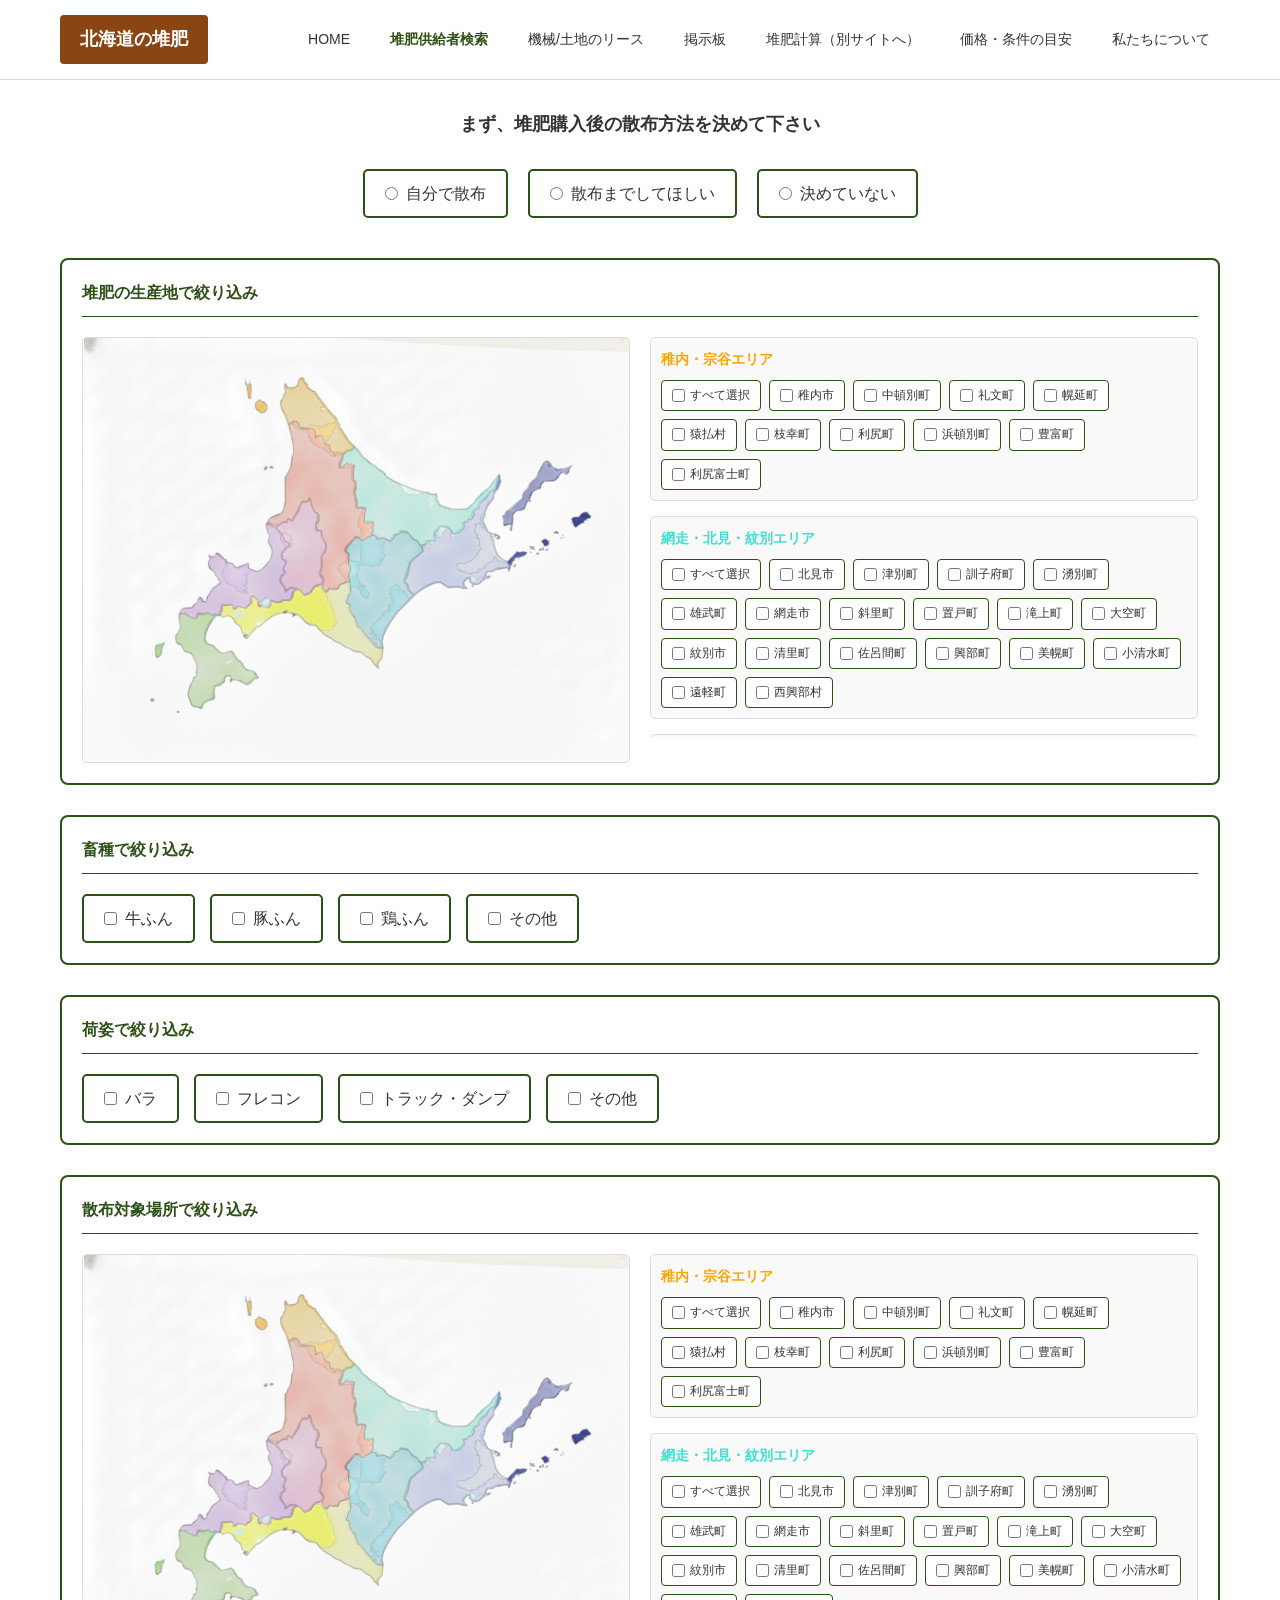
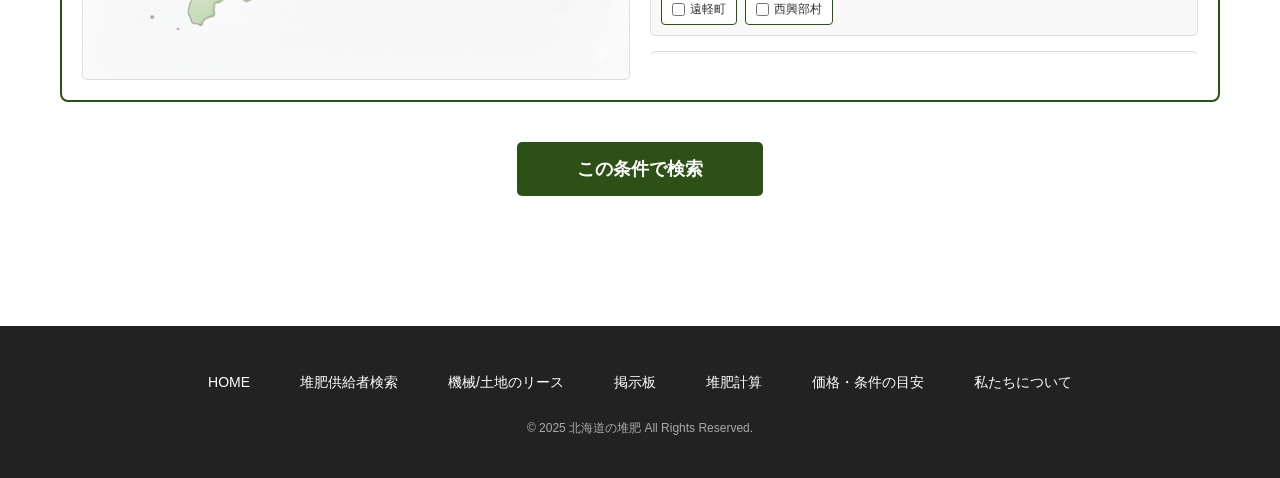
==== index.html @ c87f49d6 "私たちについて" ====
<!DOCTYPE html>
<html lang="ja">
<head>
    <meta charset="UTF-8">
    <meta name="viewport" content="width=device-width, initial-scale=1.0">
    <title>北海道の堆肥 - 堆肥検索</title>
    <link rel="stylesheet" href="styles.css">
</head>
<body>
    <header>
        <div class="header-container">
            <div class="logo">北海道の堆肥</div>
            <nav>
                <a href="#">HOME</a>
                <a href="#" class="active">堆肥供給者検索</a>
                <a href="#">機械/土地のリース</a>
                <a href="#">掲示板</a>
                <a href="https://sehiguide.jp/" target="_blank">堆肥計算（別サイトへ）</a>
                <a href="#">価格・条件の目安</a>
                <a href="about.html">私たちについて</a>
            </nav>
        </div>
    </header>

    <main>
        <div class="container">
            <div id="search-form-section">
                <h2 class="instruction">まず、堆肥購入後の散布方法を決めて下さい</h2>
                
                <div class="spread-method-section">
                    <label class="radio-button">
                        <input type="radio" name="spread-method" value="self">
                        <span>自分で散布</span>
                    </label>
                    <label class="radio-button">
                        <input type="radio" name="spread-method" value="request">
                        <span>散布までしてほしい</span>
                    </label>
                    <label class="radio-button">
                        <input type="radio" name="spread-method" value="undecided">
                        <span>決めていない</span>
                    </label>
                </div>

                <div class="filter-section">
                    <h3 class="section-title">堆肥の生産地で絞り込み</h3>
                    <div class="map-filter-container">
                        <div class="map-container">
                            <div id="production-area-map" class="hokkaido-map"></div>
                        </div>
                        <div class="area-list-container">
                            <div id="production-area-list" class="area-list"></div>
                        </div>
                    </div>
                </div>

                <div class="filter-section">
                    <h3 class="section-title">畜種で絞り込み</h3>
                    <div class="checkbox-group">
                        <label class="checkbox-button">
                            <input type="checkbox" name="livestock" value="cattle">
                            <span>牛ふん</span>
                        </label>
                        <label class="checkbox-button">
                            <input type="checkbox" name="livestock" value="pig">
                            <span>豚ふん</span>
                        </label>
                        <label class="checkbox-button">
                            <input type="checkbox" name="livestock" value="chicken">
                            <span>鶏ふん</span>
                        </label>
                        <label class="checkbox-button">
                            <input type="checkbox" name="livestock" value="other">
                            <span>その他</span>
                        </label>
                    </div>
                </div>

                <div class="filter-section">
                    <h3 class="section-title">荷姿で絞り込み</h3>
                    <div class="checkbox-group">
                        <label class="checkbox-button">
                            <input type="checkbox" name="package" value="bara">
                            <span>バラ</span>
                        </label>
                        <label class="checkbox-button">
                            <input type="checkbox" name="package" value="flecon">
                            <span>フレコン</span>
                        </label>
                        <label class="checkbox-button">
                            <input type="checkbox" name="package" value="truck">
                            <span>トラック・ダンプ</span>
                        </label>
                        <label class="checkbox-button">
                            <input type="checkbox" name="package" value="other">
                            <span>その他</span>
                        </label>
                    </div>
                </div>

                <div class="filter-section">
                    <h3 class="section-title">散布対象場所で絞り込み</h3>
                    <div class="map-filter-container">
                        <div class="map-container">
                            <div id="spread-area-map" class="hokkaido-map"></div>
                        </div>
                        <div class="area-list-container">
                            <div id="spread-area-list" class="area-list"></div>
                        </div>
                    </div>
                </div>

                <div class="search-button-container">
                    <button id="search-button" class="search-button">この条件で検索</button>
                </div>
            </div>

            <section id="results-section" class="results-section hidden">
                <div class="results-header">
                    <div class="results-brand">
                        <span class="results-logo">北海道の堆肥</span>
                        <nav class="results-nav">
                            <a href="#">HOME</a>
                            <a href="#" class="active">堆肥検索</a>
                            <a href="#">施用量計算カルテ</a>
                        </nav>
                    </div>
                    <button id="back-to-search" class="back-button">戻る</button>
                </div>

                <div class="results-summary">
                    <h2>絞り込み検索結果</h2>
                    <p class="results-count">検索結果：<span id="result-count">0件</span></p>
                    <div class="results-condition-list">
                        <div><span class="condition-label">散布方法：</span><span id="summary-spread-method">未選択</span></div>
                        <div><span class="condition-label">畜種：</span><span id="summary-livestock">未選択</span></div>
                        <div><span class="condition-label">散布対象場所：</span><span id="summary-spread-area">未選択</span></div>
                    </div>
                </div>

                <div id="results-list" class="results-list"></div>
            </section>
        </div>
    </main>
    </main>

    <footer>
        <div class="footer-container">
            <nav class="footer-nav">
                <a href="#">HOME</a>
                <a href="#">堆肥供給者検索</a>
                <a href="#">機械/土地のリース</a>
                <a href="#">掲示板</a>
                <a href="https://sehiguide.jp/" target="_blank">堆肥計算</a>
                <a href="#">価格・条件の目安</a>
                <a href="about.html">私たちについて</a>
            </nav>
            <p class="copyright">&copy; 2025 北海道の堆肥 All Rights Reserved.</p>
        </div>
    </footer>
    <script src="data.js"></script>
    <script src="script.js"></script>
</body>
</html>

    <script src="data.js"></script>
    <script src="script.js"></script>
</body>
</html>
---- styles.css ----
* {
    margin: 0;
    padding: 0;
    box-sizing: border-box;
}

body {
    font-family: 'Hiragino Kaku Gothic ProN', 'Hiragino Sans', Meiryo, sans-serif;
    background-color: #ffffff;
    color: #333;
    line-height: 1.6;
}

header {
    background-color: #fff;
    border-bottom: 1px solid #ddd;
    padding: 15px 0;
}

.header-container {
    max-width: 1200px;
    margin: 0 auto;
    display: flex;
    justify-content: space-between;
    align-items: center;
    padding: 0 20px;
}

.logo {
    background-color: #8B4513;
    color: #fff;
    padding: 10px 20px;
    font-size: 18px;
    font-weight: bold;
    border-radius: 4px;
}

nav {
    display: flex;
    gap: 20px;
}

nav a {
    text-decoration: none;
    color: #333;
    font-size: 14px;
    padding: 5px 10px;
}

nav a.active {
    color: #2d5016;
    font-weight: bold;
}

nav a:hover {
    color: #2d5016;
}

.container {
    max-width: 1200px;
    margin: 0 auto;
    padding: 30px 20px;
}

.hidden {
    display: none !important;
}

.hero-section {
    text-align: center;
    margin-bottom: 40px;
}

.hero-image-wrapper {
    max-width: 600px;
    margin: 0 auto;
}

.hero-map-image {
    width: 100%;
    height: auto;
    display: block;
    border-radius: 12px;
    box-shadow: 0 6px 18px rgba(0, 0, 0, 0.08);
}

.hero-caption {
    margin-top: 12px;
    font-size: 13px;
    color: #666;
}

.instruction {
    text-align: center;
    font-size: 18px;
    margin-bottom: 30px;
    color: #333;
}

.spread-method-section {
    display: flex;
    justify-content: center;
    gap: 20px;
    margin-bottom: 40px;
    flex-wrap: wrap;
}

.radio-button {
    display: inline-flex;
    align-items: center;
    padding: 10px 20px;
    border: 2px solid #2d5016;
    border-radius: 5px;
    cursor: pointer;
    background-color: #fff;
    transition: all 0.3s;
}

.radio-button input[type="radio"] {
    margin-right: 8px;
    cursor: pointer;
}

.radio-button:hover {
    background-color: #f0f8f0;
}

.radio-button input[type="radio"]:checked + span {
    font-weight: bold;
    color: #2d5016;
}

.filter-section {
    border: 2px solid #2d5016;
    border-radius: 8px;
    padding: 20px;
    margin-bottom: 30px;
    background-color: #fff;
}

.section-title {
    color: #2d5016;
    font-size: 16px;
    font-weight: bold;
    margin-bottom: 20px;
    padding-bottom: 10px;
    border-bottom: 1px solid #2d5016;
}

.map-filter-container {
    display: flex;
    gap: 20px;
    flex-wrap: wrap;
}

.map-container {
    flex: 1;
    min-width: 300px;
}

.hokkaido-map {
    width: 100%;
    aspect-ratio: 1152 / 896;
    min-height: 320px;
    border: 1px solid #ddd;
    border-radius: 5px;
    background-color: #fefefe;
    background-image: url('images/hokkaido/北海道エリア_文字なし.png');
    background-size: contain;
    background-repeat: no-repeat;
    background-position: center;
    position: relative;
    overflow: hidden;
}

.results-section {
    margin-top: 20px;
    background-color: #fff;
    border: 2px solid #2d5016;
    border-radius: 12px;
    padding: 30px;
}

.results-header {
    display: flex;
    justify-content: space-between;
    align-items: center;
    margin-bottom: 20px;
}

.results-brand {
    display: flex;
    flex-direction: column;
    gap: 10px;
}

.results-logo {
    background-color: #f9a825;
    color: #fff;
    font-weight: bold;
    padding: 8px 16px;
    border-radius: 20px;
    display: inline-block;
}

.results-nav {
    display: flex;
    gap: 16px;
}

.results-nav a {
    color: #6a5acd;
    font-size: 14px;
    text-decoration: none;
}

.results-nav a.active {
    font-weight: bold;
}

.back-button {
    background-color: #f9a825;
    color: #fff;
    border: none;
    padding: 10px 24px;
    border-radius: 20px;
    font-size: 14px;
    cursor: pointer;
    font-weight: bold;
}

.results-summary {
    border-top: 4px solid #2d5016;
    padding-top: 16px;
    margin-bottom: 24px;
}

.results-summary h2 {
    margin-bottom: 10px;
    color: #2d5016;
}

.results-count {
    margin-bottom: 10px;
    font-weight: bold;
    color: #333;
}

.results-condition-list {
    background-color: #f8f8f8;
    border-radius: 8px;
    padding: 12px 16px;
    display: flex;
    flex-direction: column;
    gap: 6px;
    font-size: 14px;
}

.condition-label {
    font-weight: bold;
}

.results-list {
    display: flex;
    flex-direction: column;
    gap: 24px;
}

.result-card {
    border: 2px solid #b28b57;
    border-radius: 16px;
    padding: 20px;
    background-color: #fff;
    position: relative;
    box-shadow: 0 4px 16px rgba(0, 0, 0, 0.05);
}

.result-card.green-theme {
    border-color: #2d7c3f;
}

.result-card-header {
    display: flex;
    justify-content: space-between;
    align-items: center;
    margin-bottom: 12px;
}

.result-region-tag {
    background-color: #b28b57;
    color: #fff;
    padding: 6px 16px;
    border-radius: 20px;
    font-size: 14px;
    font-weight: bold;
}

.result-card.green-theme .result-region-tag {
    background-color: #2d7c3f;
}

.result-cta {
    background-color: #c62828;
    color: #fff;
    border: none;
    padding: 10px 16px;
    border-radius: 4px 4px 0 0;
    font-weight: bold;
    cursor: default;
}

.result-company-name {
    font-size: 22px;
    color: #4b4bb7;
    margin-bottom: 16px;
}

.result-details {
    display: flex;
    flex-direction: column;
    gap: 6px;
    font-size: 14px;
    color: #333;
}

.result-detail-button {
    position: absolute;
    right: 24px;
    bottom: 24px;
    background-color: #2d7c3f;
    color: #fff;
    border: none;
    padding: 8px 24px;
    border-radius: 20px;
    font-weight: bold;
    cursor: pointer;
}

.result-card.green-theme .result-detail-button {
    background-color: #2d7c3f;
}

.area-list-container {
    flex: 1;
    min-width: 300px;
}

.area-list {
    display: flex;
    flex-direction: column;
    gap: 15px;
    max-height: 400px;
    overflow-y: auto;
}

.area-group {
    border: 1px solid #ddd;
    border-radius: 5px;
    padding: 10px;
    background-color: #f9f9f9;
}

.area-group-title {
    font-weight: bold;
    margin-bottom: 10px;
    color: #2d5016;
    font-size: 14px;
}

.area-group-items {
    display: flex;
    flex-wrap: wrap;
    gap: 8px;
}

.area-checkbox {
    display: inline-flex;
    align-items: center;
    padding: 5px 10px;
    border: 1px solid #2d5016;
    border-radius: 4px;
    cursor: pointer;
    background-color: #fff;
    font-size: 12px;
    transition: all 0.2s;
}

.area-checkbox:hover {
    background-color: #f0f8f0;
}

.area-checkbox input[type="checkbox"] {
    margin-right: 5px;
    cursor: pointer;
}

.area-checkbox input[type="checkbox"]:checked + span {
    font-weight: bold;
    color: #2d5016;
}

.checkbox-group {
    display: flex;
    gap: 15px;
    flex-wrap: wrap;
}

.checkbox-button {
    display: inline-flex;
    align-items: center;
    padding: 10px 20px;
    border: 2px solid #2d5016;
    border-radius: 5px;
    cursor: pointer;
    background-color: #fff;
    transition: all 0.3s;
}

.checkbox-button input[type="checkbox"] {
    margin-right: 8px;
    cursor: pointer;
}

.checkbox-button:hover {
    background-color: #f0f8f0;
}

.checkbox-button input[type="checkbox"]:checked + span {
    font-weight: bold;
    color: #2d5016;
}

.search-button-container {
    text-align: center;
    margin-top: 40px;
    margin-bottom: 40px;
}

.search-button {
    background-color: #2d5016;
    color: #fff;
    border: none;
    padding: 15px 60px;
    font-size: 18px;
    font-weight: bold;
    border-radius: 5px;
    cursor: pointer;
    transition: background-color 0.3s;
}

.search-button:hover {
    background-color: #1f3610;
}

.search-button:active {
    transform: scale(0.98);
}

/* 地図内のエリアスタイル */
.map-area {
    fill: #e0e0e0;
    stroke: #999;
    stroke-width: 1;
    cursor: pointer;
    transition: all 0.2s;
}

.map-area:hover {
    fill: #c0c0c0;
    stroke-width: 2;
}

.map-area.selected {
    fill: #2d5016;
    stroke: #1f3610;
    stroke-width: 2;
}

.map-area.highlighted {
    fill: #4a7c2a;
    stroke: #2d5016;
    stroke-width: 2;
}

/* スクロールバーのスタイル */
.area-list::-webkit-scrollbar {
    width: 8px;
}

.area-list::-webkit-scrollbar-track {
    background: #f1f1f1;
    border-radius: 4px;
}

.area-list::-webkit-scrollbar-thumb {
    background: #2d5016;
    border-radius: 4px;
}

.area-list::-webkit-scrollbar-thumb:hover {
    background: #1f3610;
}
/* ▼フッターのスタイルを追加▼ */
footer {
    background-color: #222; /* 背景色：黒に近いグレー */
    color: #fff;            /* 文字色：白 */
    padding: 40px 0;
    margin-top: 60px;
}

.footer-container {
    max-width: 1200px;
    margin: 0 auto;
    padding: 0 20px;
    text-align: center;
}

.footer-nav {
    display: flex;
    justify-content: center;
    gap: 30px;
    flex-wrap: wrap;
    margin-bottom: 20px;
}

.footer-nav a {
    color: #fff;
    text-decoration: none;
    font-size: 14px;
    transition: opacity 0.3s;
}

.footer-nav a:hover {
    opacity: 0.7; /* マウスを乗せると少し薄くなる */
}

.copyright {
    font-size: 12px;
    color: #aaa;
}
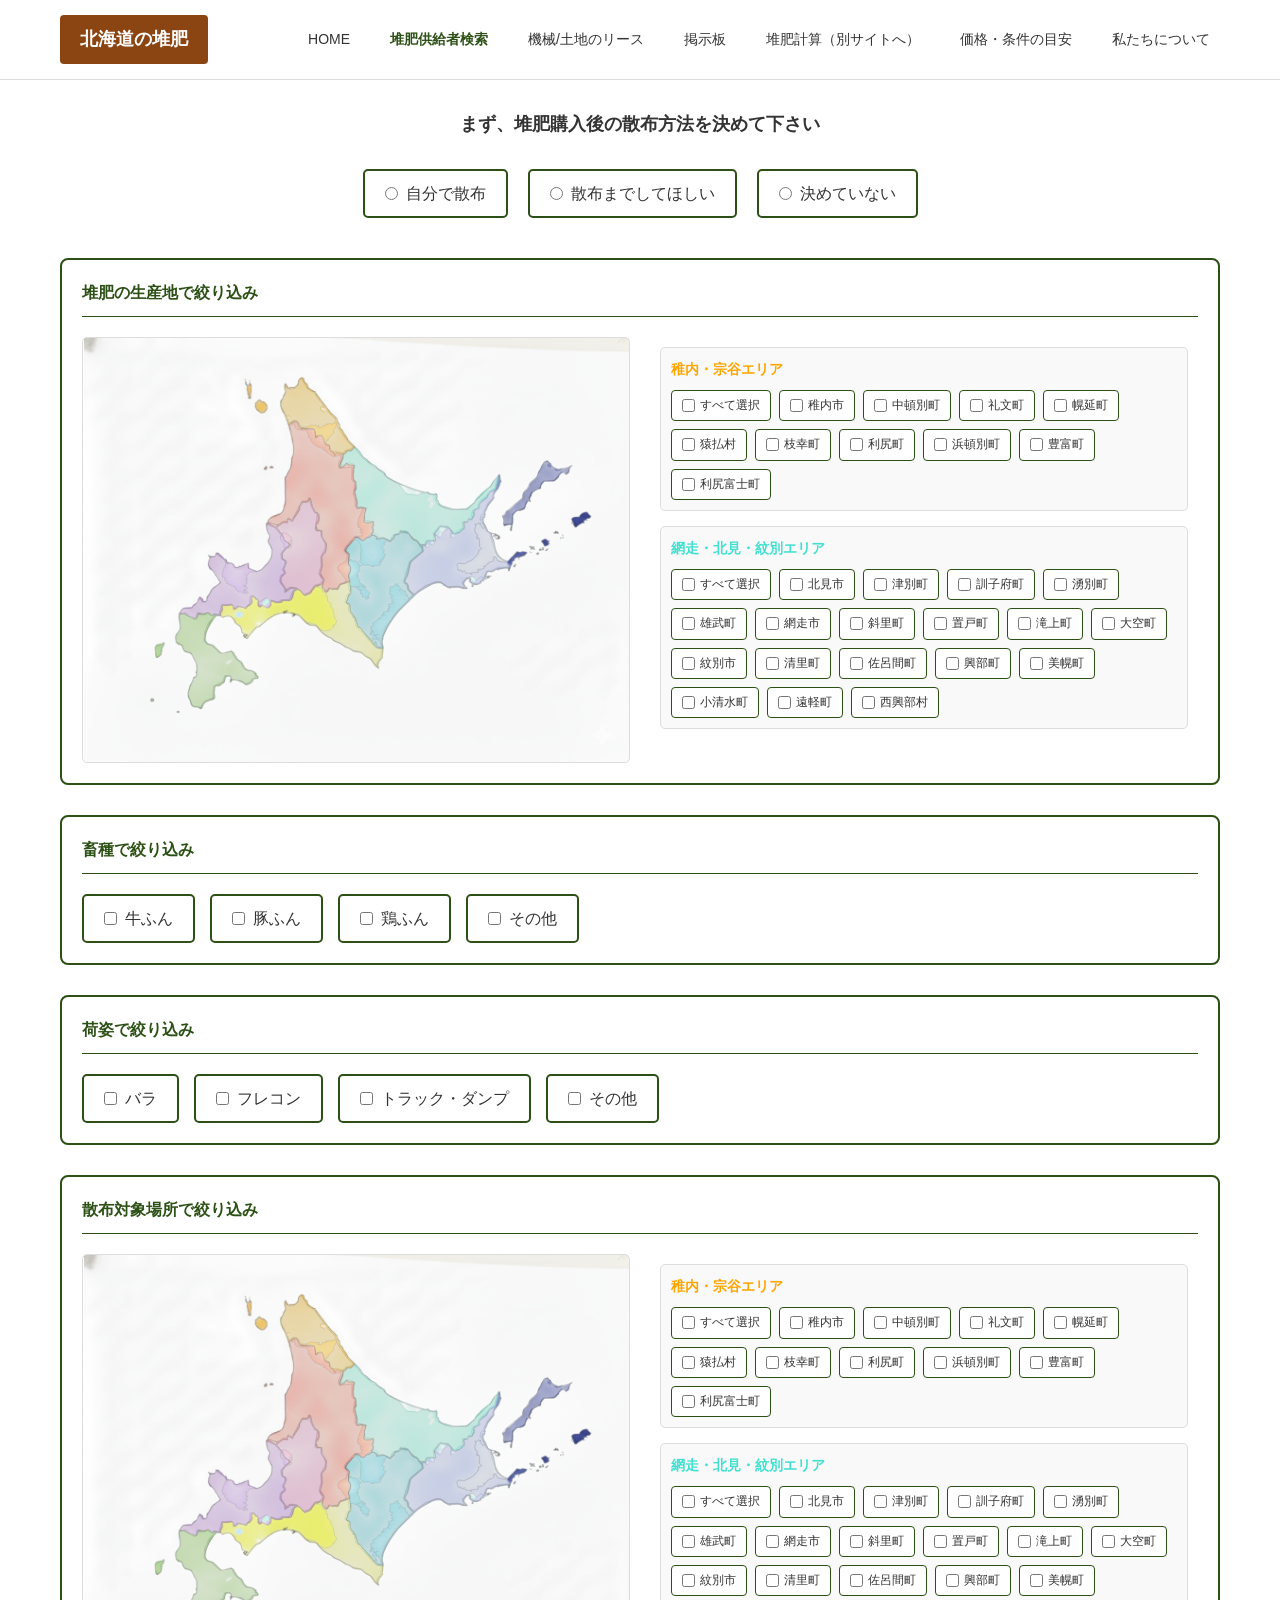
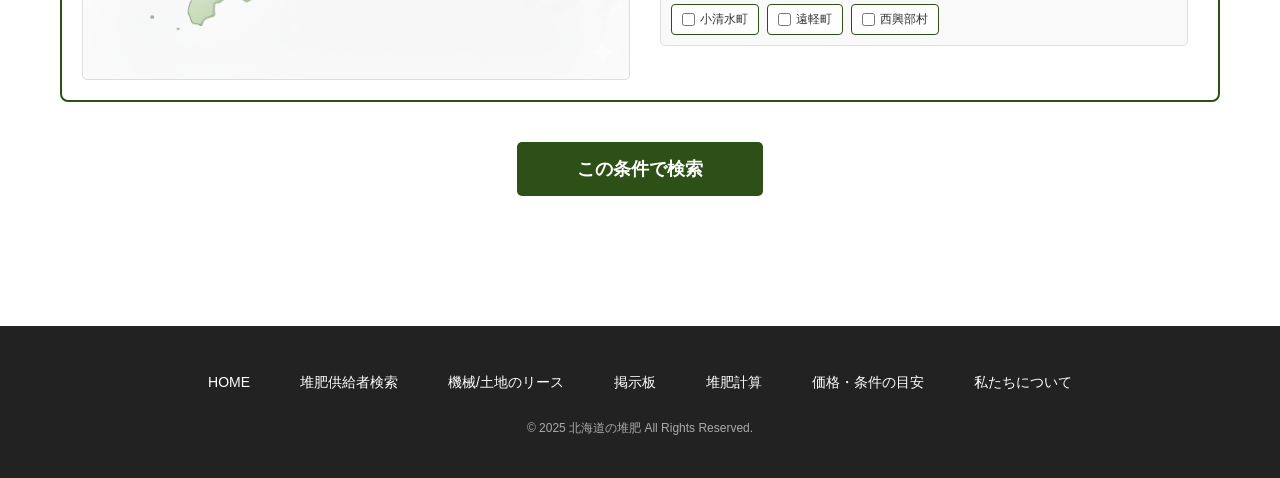
==== commit 72a4add6: "背景を白3 166-169" ====
--- a/index.html
+++ b/index.html
@@ -163,9 +163,4 @@
 </body>
 </html>
 
-    <script src="data.js"></script>
-    <script src="script.js"></script>
-</body>
-</html>
 
-
--- a/styles.css
+++ b/styles.css
@@ -351,6 +351,10 @@
     gap: 15px;
     max-height: 400px;
     overflow-y: auto;
+    background-color: #ffffff;
+    padding: 10px;
+    position: relative;
+    z-index: 10;
 }
 
 .area-group {
@@ -539,3 +543,69 @@
     color: #aaa;
 }
 
+/* ▼私たちについて（About）ページのデザイン ▼ */
+.about-section {
+    max-width: 900px;
+    margin: 0 auto;
+    padding: 20px;
+    background-color: #fff;
+    border-radius: 12px;
+}
+
+.about-title {
+    text-align: center;
+    color: #2d5016;
+    font-size: 28px;
+    margin-bottom: 40px;
+    padding-bottom: 15px;
+    border-bottom: 2px solid #2d5016;
+}
+
+.about-image-container {
+    margin-bottom: 30px;
+    text-align: center;
+}
+
+.about-image {
+    width: 100%;
+    max-width: 800px;
+    height: auto;
+    border-radius: 12px;
+    box-shadow: 0 4px 12px rgba(0,0,0,0.1);
+}
+
+.about-text {
+    line-height: 2.0;
+    font-size: 16px;
+}
+
+.catchphrase {
+    font-size: 24px;
+    color: #2d5016;
+    margin-bottom: 30px;
+    text-align: center;
+    font-weight: bold;
+    background-color: #f0f8f0;
+    padding: 20px;
+    border-radius: 8px;
+}
+
+.about-text p {
+    margin-bottom: 20px;
+}
+
+.about-text strong {
+    color: #c62828; /* 強調したい部分（宝じゃん！）を赤く */
+    background: linear-gradient(transparent 70%, #ffeb3b 70%); /* マーカー風 */
+}
+
+.message {
+    margin-top: 40px;
+    font-weight: bold;
+    text-align: center;
+    font-size: 18px;
+    color: #2d5016;
+    border: 2px dashed #2d5016;
+    padding: 20px;
+    border-radius: 10px;
+}
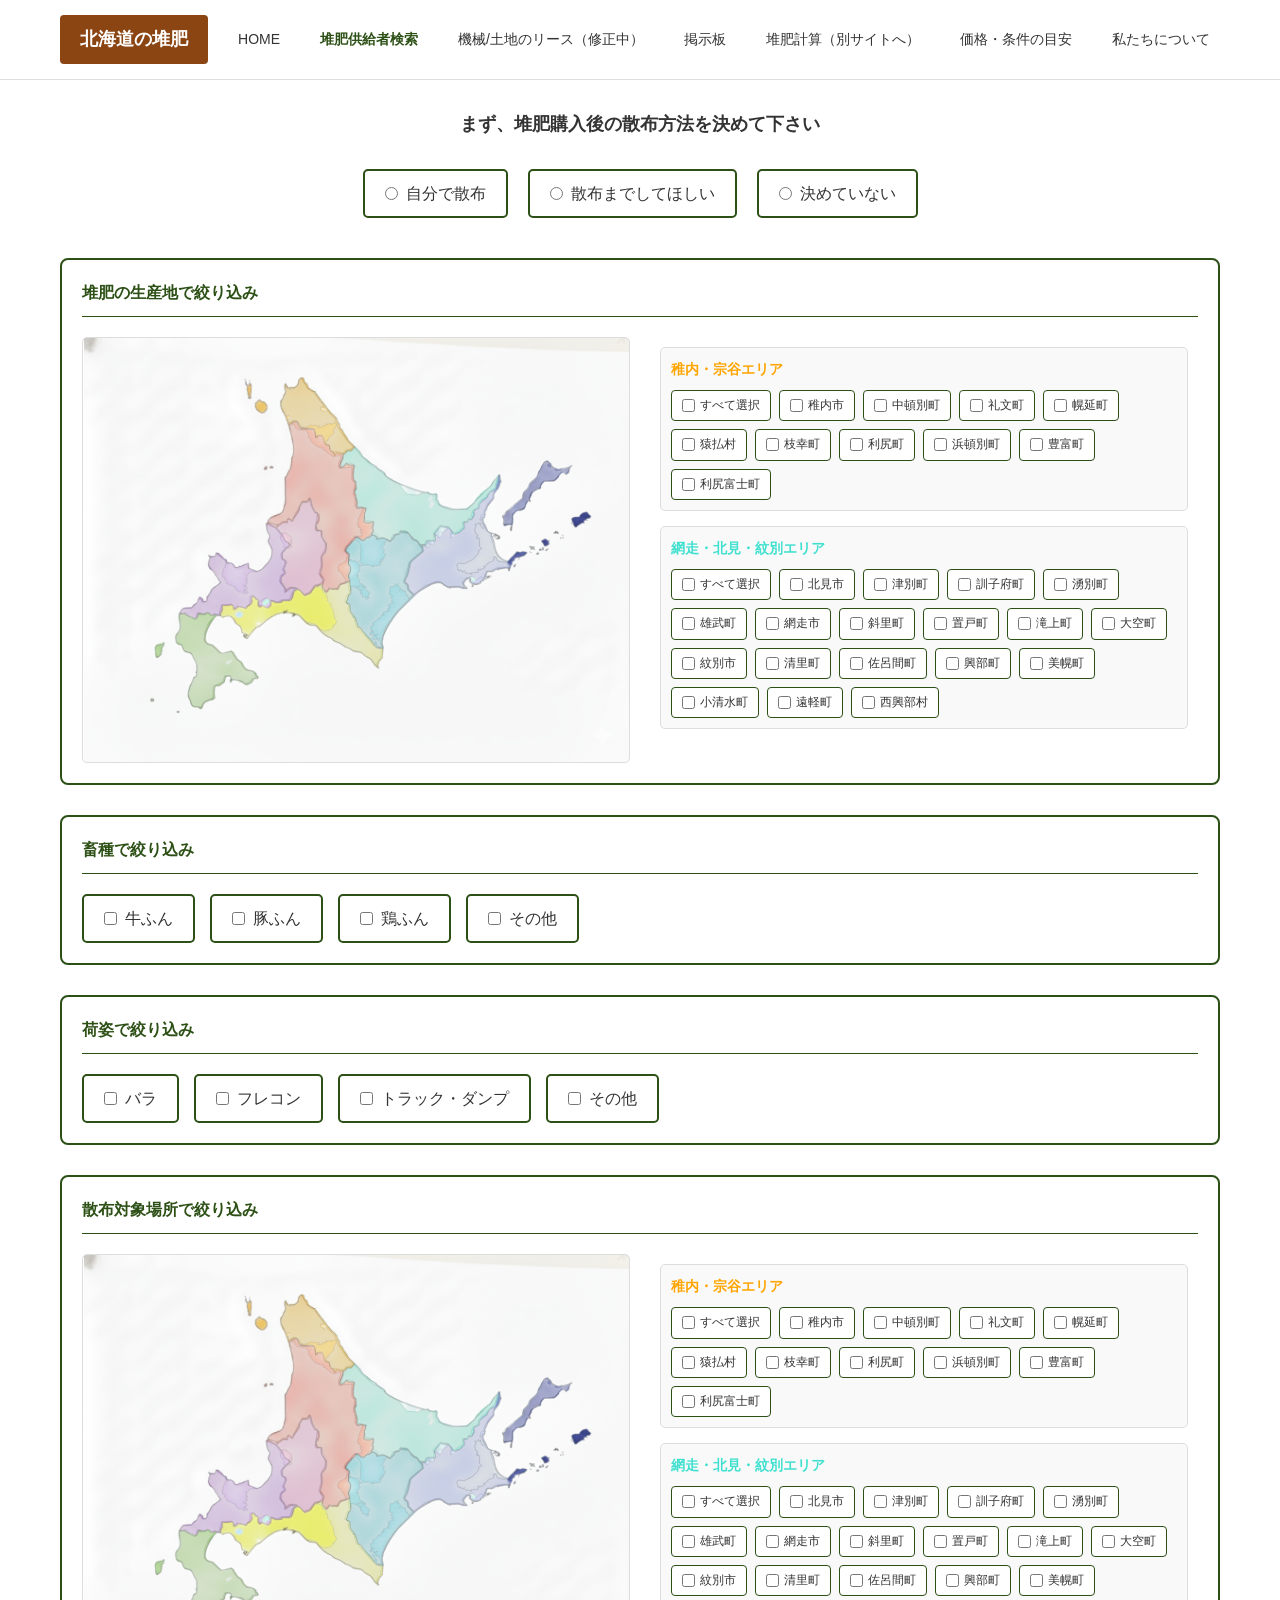
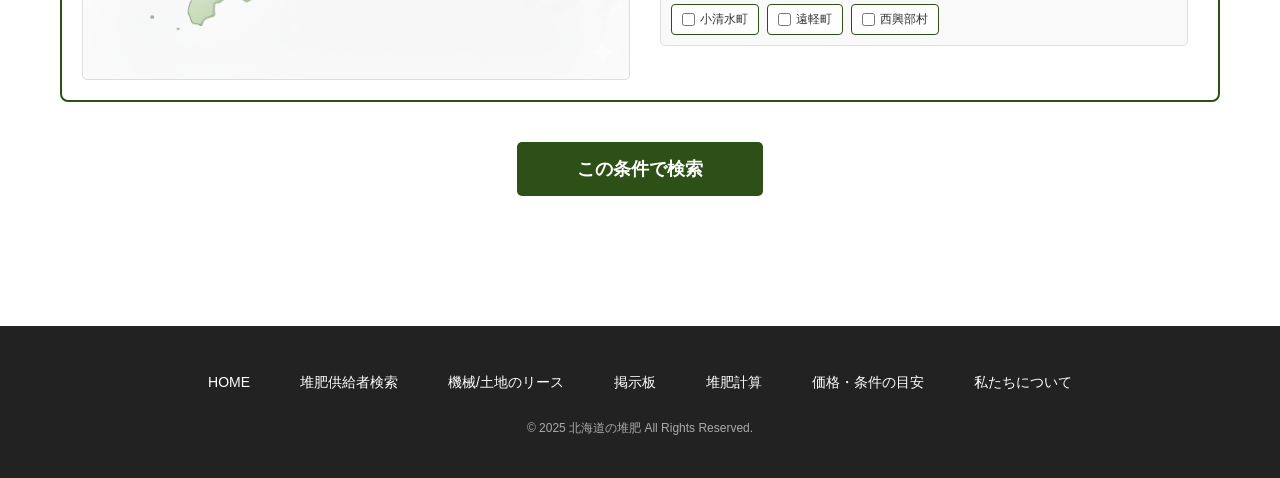
==== commit 02f80571: "モバイルフレンドリー2" ====
--- a/index.html
+++ b/index.html
@@ -13,7 +13,7 @@
             <nav>
                 <a href="#">HOME</a>
                 <a href="#" class="active">堆肥供給者検索</a>
-                <a href="#">機械/土地のリース</a>
+                <a href="#">機械/土地のリース（修正中）</a>
                 <a href="#">掲示板</a>
                 <a href="https://sehiguide.jp/" target="_blank">堆肥計算（別サイトへ）</a>
                 <a href="#">価格・条件の目安</a>
--- a/styles.css
+++ b/styles.css
@@ -165,7 +165,7 @@
     border: 1px solid #ddd;
     border-radius: 5px;
     background-color: #fefefe;
-    background-image: url('images/hokkaido/北海道エリア_文字なし.png');
+    background-image: #ffffff;
     background-size: contain;
     background-repeat: no-repeat;
     background-position: center;
@@ -608,4 +608,172 @@
     border: 2px dashed #2d5016;
     padding: 20px;
     border-radius: 10px;
+}
+
+/* =========================================
+   モバイル・レスポンシブ対応用スタイル
+   (ここから下を丸ごと書き換えてください)
+   ========================================= */
+@media screen and (max-width: 768px) {
+    
+    /* --- ヘッダー周り --- */
+    .header-container {
+        flex-direction: column;
+        align-items: center;
+        padding: 15px 10px;
+    }
+
+    .logo {
+        width: 100%;
+        text-align: center;
+        margin-bottom: 15px;
+        box-sizing: border-box;
+    }
+
+    /* ヘッダーのナビゲーションを「2列の均等配置」に変更 */
+    .header-container nav {
+        display: grid;                  /* グリッドレイアウトにする */
+        grid-template-columns: 1fr 1fr; /* 1:1 の2列にする */
+        gap: 8px;                       /* ボタン間の隙間 */
+        width: 100%;                    /* 横幅いっぱい */
+    }
+
+    /* ヘッダー内のリンクのみにスタイルを適用（フッターには影響させない） */
+    .header-container nav a {
+        font-size: 12px;                /* 文字を少し小さくして収まりよく */
+        padding: 12px 4px;
+        background-color: #f8f8f8;      /* 薄いグレーの背景 */
+        border: 1px solid #e0e0e0;      /* 薄い枠線 */
+        border-radius: 6px;             /* 角丸 */
+        color: #333;                    /* 文字色 */
+        text-align: center;             /* 文字を中央揃え */
+        display: flex;                  /* 上下中央揃えのため */
+        align-items: center;
+        justify-content: center;
+        min-height: 44px;               /* 指で押しやすい高さ */
+        text-decoration: none;
+    }
+    
+    /* アクティブなリンクのデザイン */
+    .header-container nav a.active {
+        background-color: #2d5016;
+        color: #fff;
+        border-color: #2d5016;
+    }
+
+    /* --- メインコンテンツ --- */
+    .container {
+        padding: 20px 15px;
+    }
+
+    /* 散布方法のラジオボタンを縦並びにする */
+    .spread-method-section {
+        flex-direction: column;
+        gap: 10px;
+    }
+
+    .radio-button {
+        width: 100%;
+        justify-content: center;
+        padding: 15px;
+    }
+
+    /* --- 地図とリストエリア --- */
+    .filter-section {
+        padding: 15px;
+    }
+
+    .map-filter-container {
+        flex-direction: column;
+    }
+
+    .map-container, 
+    .area-list-container {
+        min-width: 100%;
+    }
+
+    .hokkaido-map {
+        min-height: 250px; 
+    }
+
+    .area-list {
+        max-height: 250px;
+    }
+
+    /* --- チェックボックス群 --- */
+    .checkbox-group {
+        display: grid; /* ここもグリッドにして揃える */
+        grid-template-columns: 1fr 1fr; /* 2列 */
+        gap: 10px;
+    }
+
+    .checkbox-button {
+        width: 100%;
+        justify-content: center;
+        padding: 12px;
+        font-size: 13px;
+    }
+
+    /* --- 検索ボタン --- */
+    .search-button {
+        width: 100%;
+        padding: 15px;
+        font-size: 16px;
+    }
+
+    /* --- 検索結果カード --- */
+    .result-card {
+        display: flex;
+        flex-direction: column;
+        padding: 15px;
+    }
+
+    .result-card-header {
+        flex-direction: column;
+        align-items: flex-start;
+        gap: 10px;
+    }
+    
+    .result-cta {
+        width: 100%;
+        border-radius: 4px;
+        text-align: center;
+    }
+
+    .result-company-name {
+        font-size: 18px;
+        margin-top: 10px;
+    }
+
+    .result-details {
+        margin-bottom: 15px;
+    }
+
+    .result-detail-button {
+        position: static;
+        width: 100%;
+        text-align: center;
+        padding: 12px;
+        margin-top: auto;
+    }
+    
+    /* --- フッター（ここを修正） --- */
+    .footer-nav {
+        flex-direction: column; /* 縦並び */
+        gap: 20px;
+        align-items: center;
+    }
+    
+    /* フッターのリンクには背景色をつけず、元の文字色（白）を生かす */
+    .footer-nav a {
+        padding: 10px; /* タップしやすい範囲は確保 */
+        width: 100%;
+        text-align: center;
+        display: block;
+        border-bottom: 1px solid rgba(255,255,255,0.1); /* 薄い区切り線 */
+    }
+    
+    .footer-nav a:last-child {
+        border-bottom: none;
+    }
 }
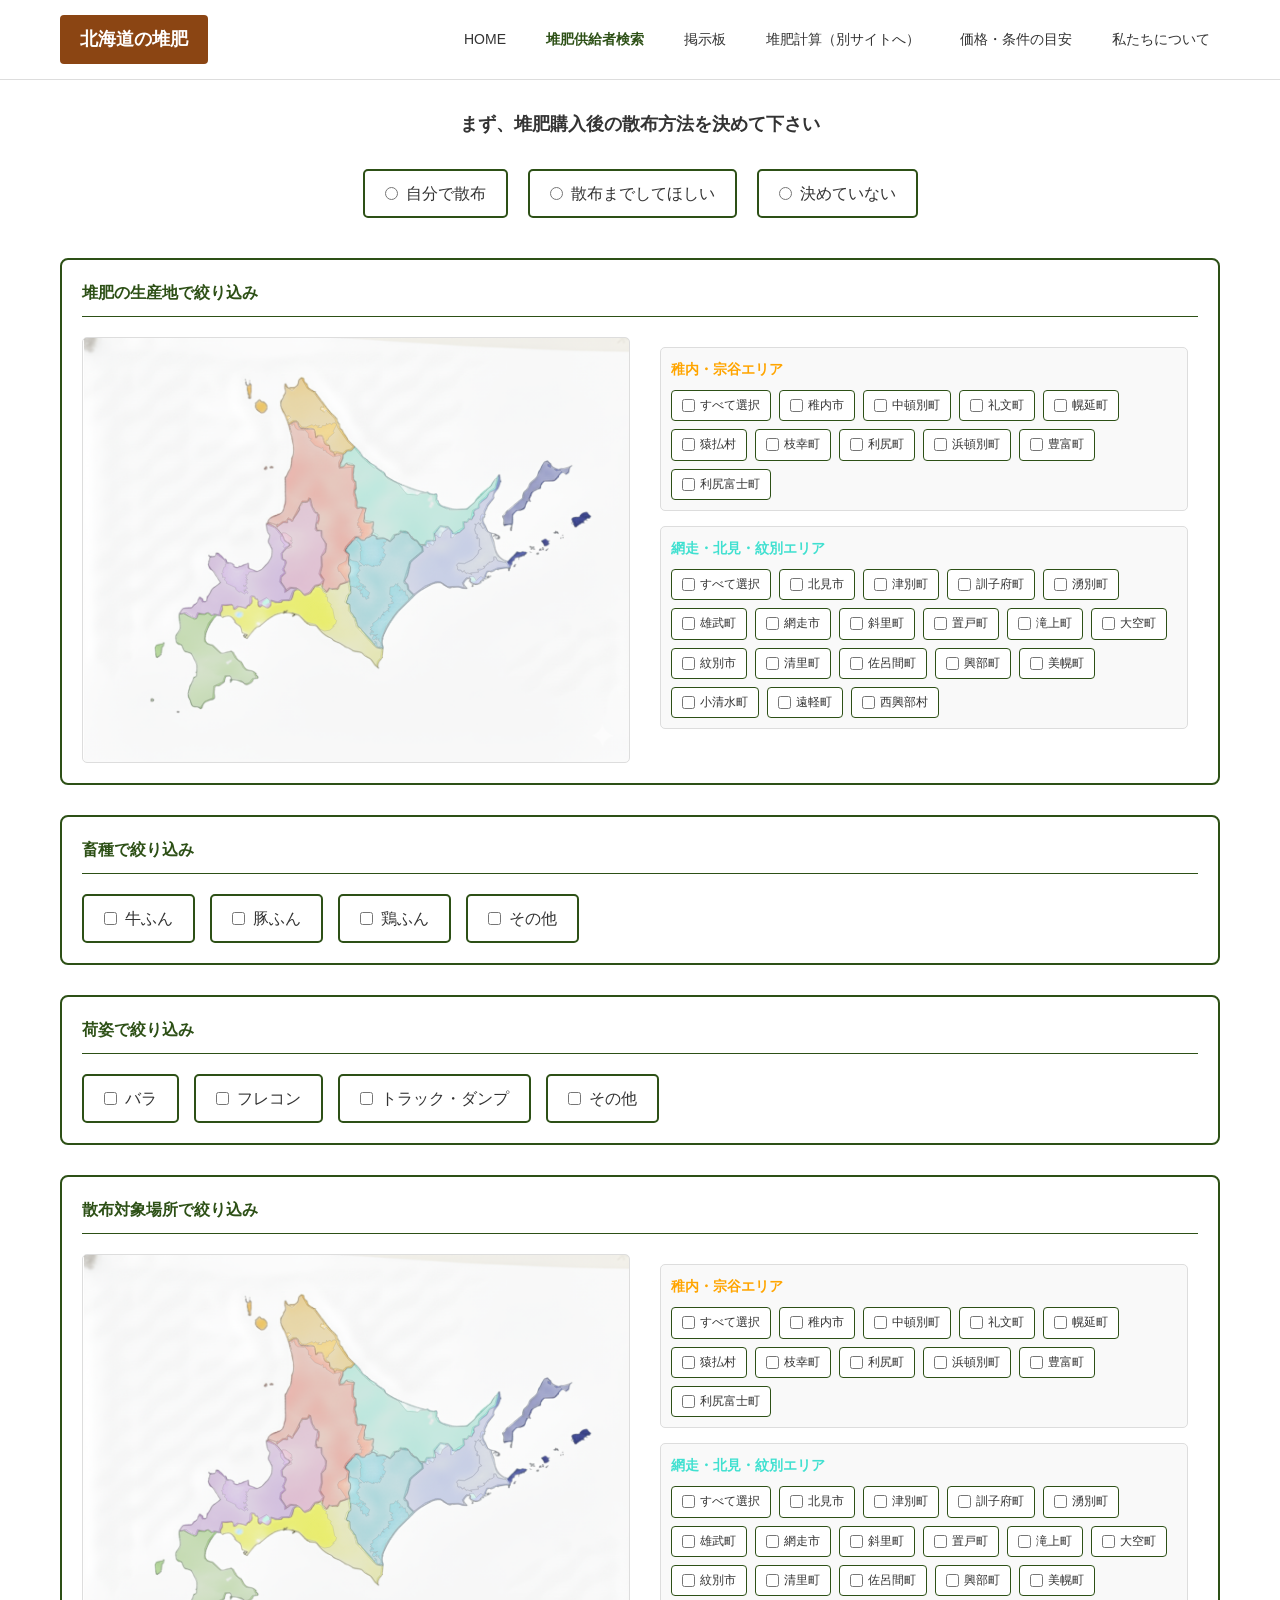
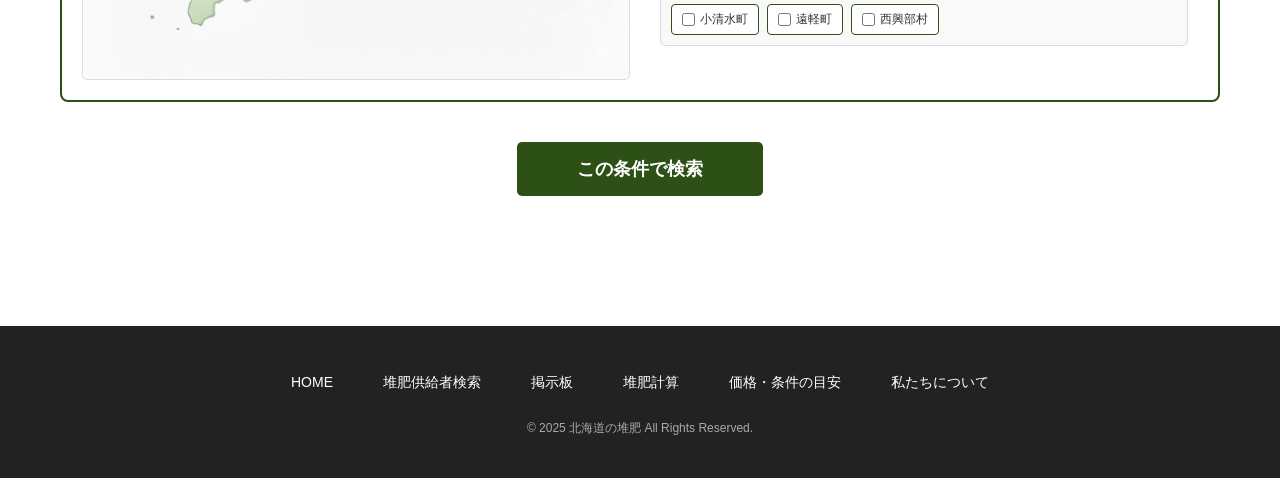
==== commit db87a251: "guidanceの追加、ヘッダーの整理" ====
--- a/index.html
+++ b/index.html
@@ -13,10 +13,9 @@
             <nav>
                 <a href="#">HOME</a>
                 <a href="#" class="active">堆肥供給者検索</a>
-                <a href="#">機械/土地のリース（修正中）</a>
                 <a href="#">掲示板</a>
                 <a href="https://sehiguide.jp/" target="_blank">堆肥計算（別サイトへ）</a>
-                <a href="#">価格・条件の目安</a>
+                <a href="guidance.html">価格・条件の目安</a>
                 <a href="about.html">私たちについて</a>
             </nav>
         </div>
@@ -149,7 +148,6 @@
             <nav class="footer-nav">
                 <a href="#">HOME</a>
                 <a href="#">堆肥供給者検索</a>
-                <a href="#">機械/土地のリース</a>
                 <a href="#">掲示板</a>
                 <a href="https://sehiguide.jp/" target="_blank">堆肥計算</a>
                 <a href="#">価格・条件の目安</a>
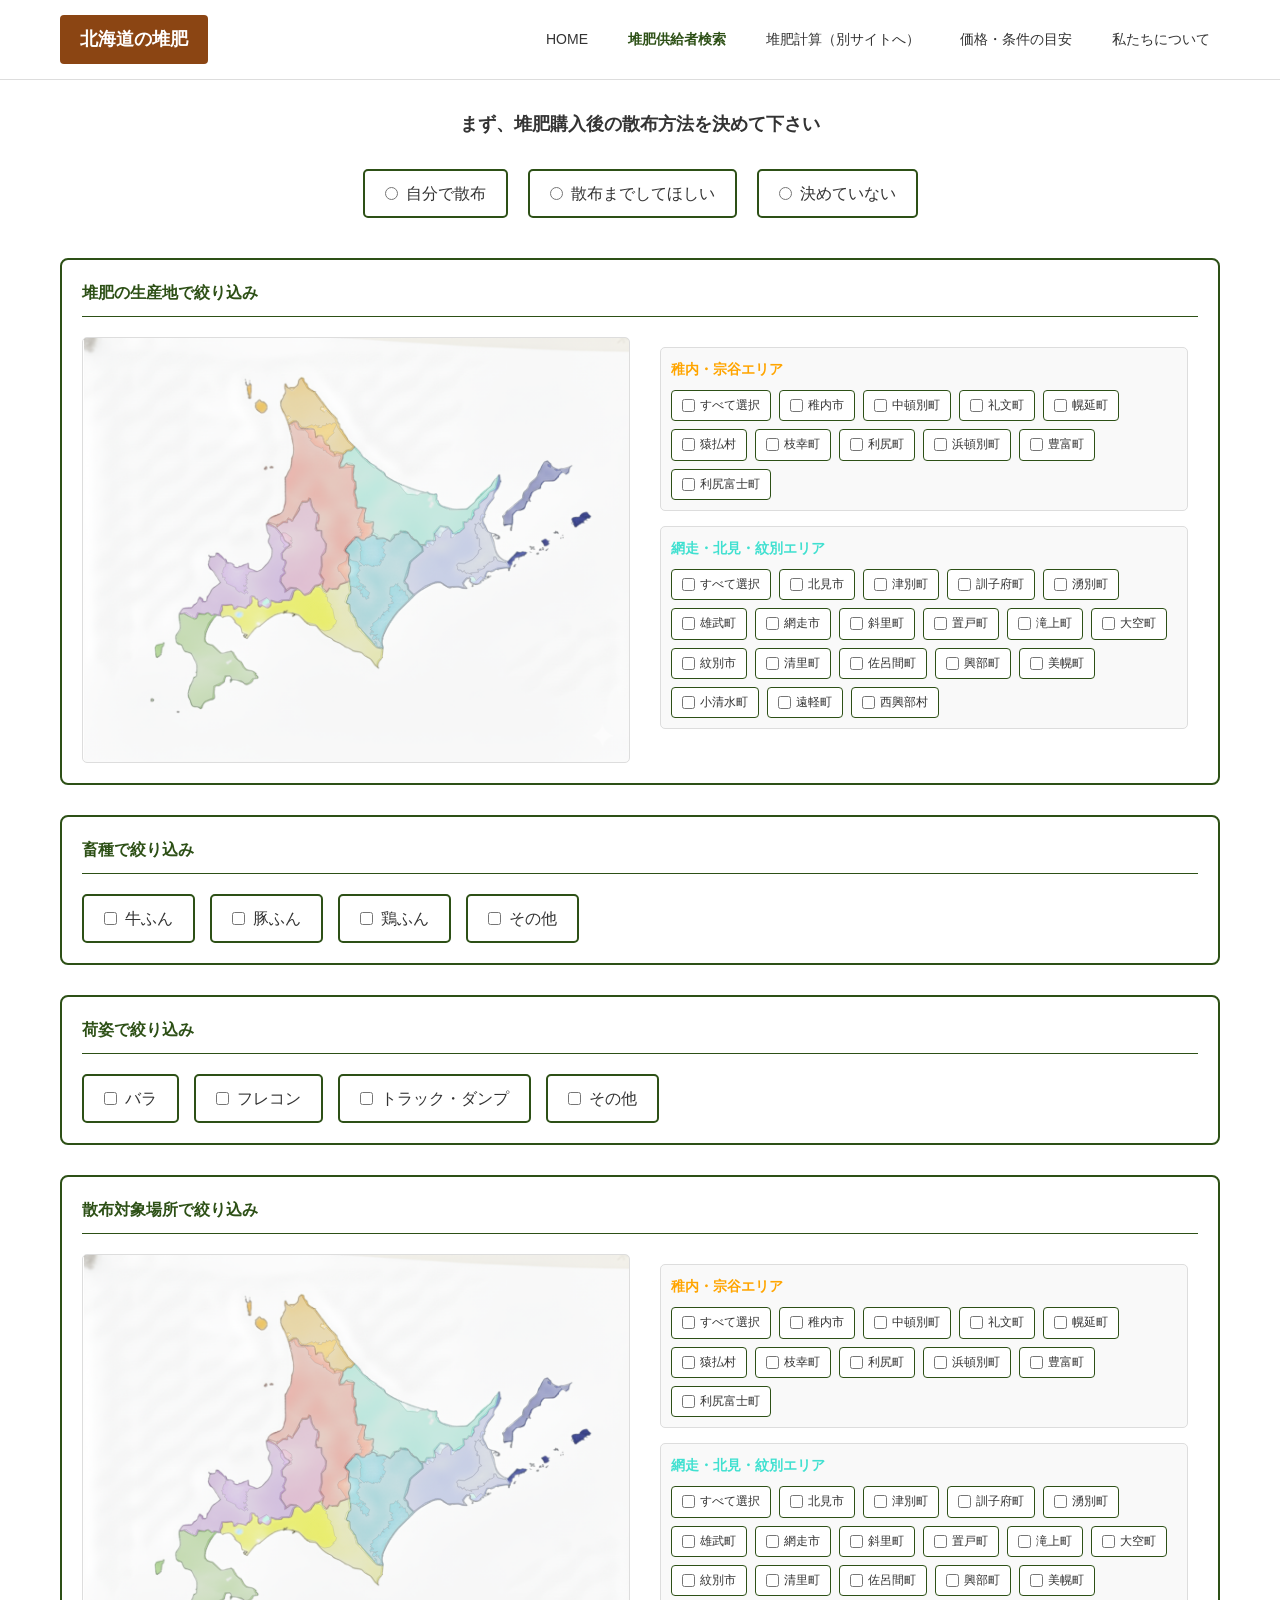
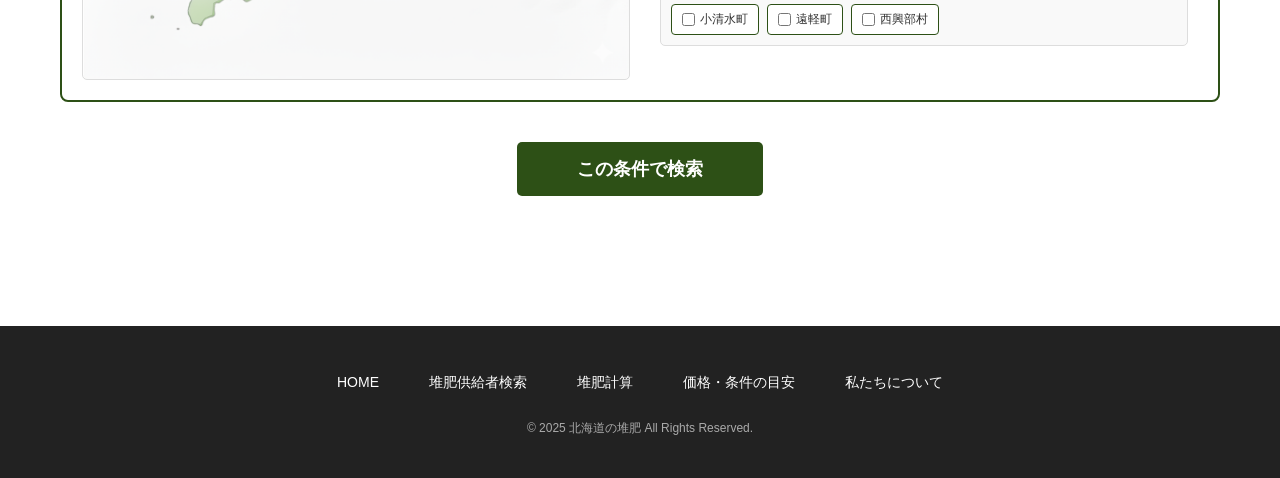
==== commit 0a824cbb: "ヘッダーから掲示板とリース消した" ====
--- a/index.html
+++ b/index.html
@@ -13,7 +13,6 @@
             <nav>
                 <a href="#">HOME</a>
                 <a href="#" class="active">堆肥供給者検索</a>
-                <a href="#">掲示板</a>
                 <a href="https://sehiguide.jp/" target="_blank">堆肥計算（別サイトへ）</a>
                 <a href="guidance.html">価格・条件の目安</a>
                 <a href="about.html">私たちについて</a>
@@ -148,7 +147,6 @@
             <nav class="footer-nav">
                 <a href="#">HOME</a>
                 <a href="#">堆肥供給者検索</a>
-                <a href="#">掲示板</a>
                 <a href="https://sehiguide.jp/" target="_blank">堆肥計算</a>
                 <a href="#">価格・条件の目安</a>
                 <a href="about.html">私たちについて</a>
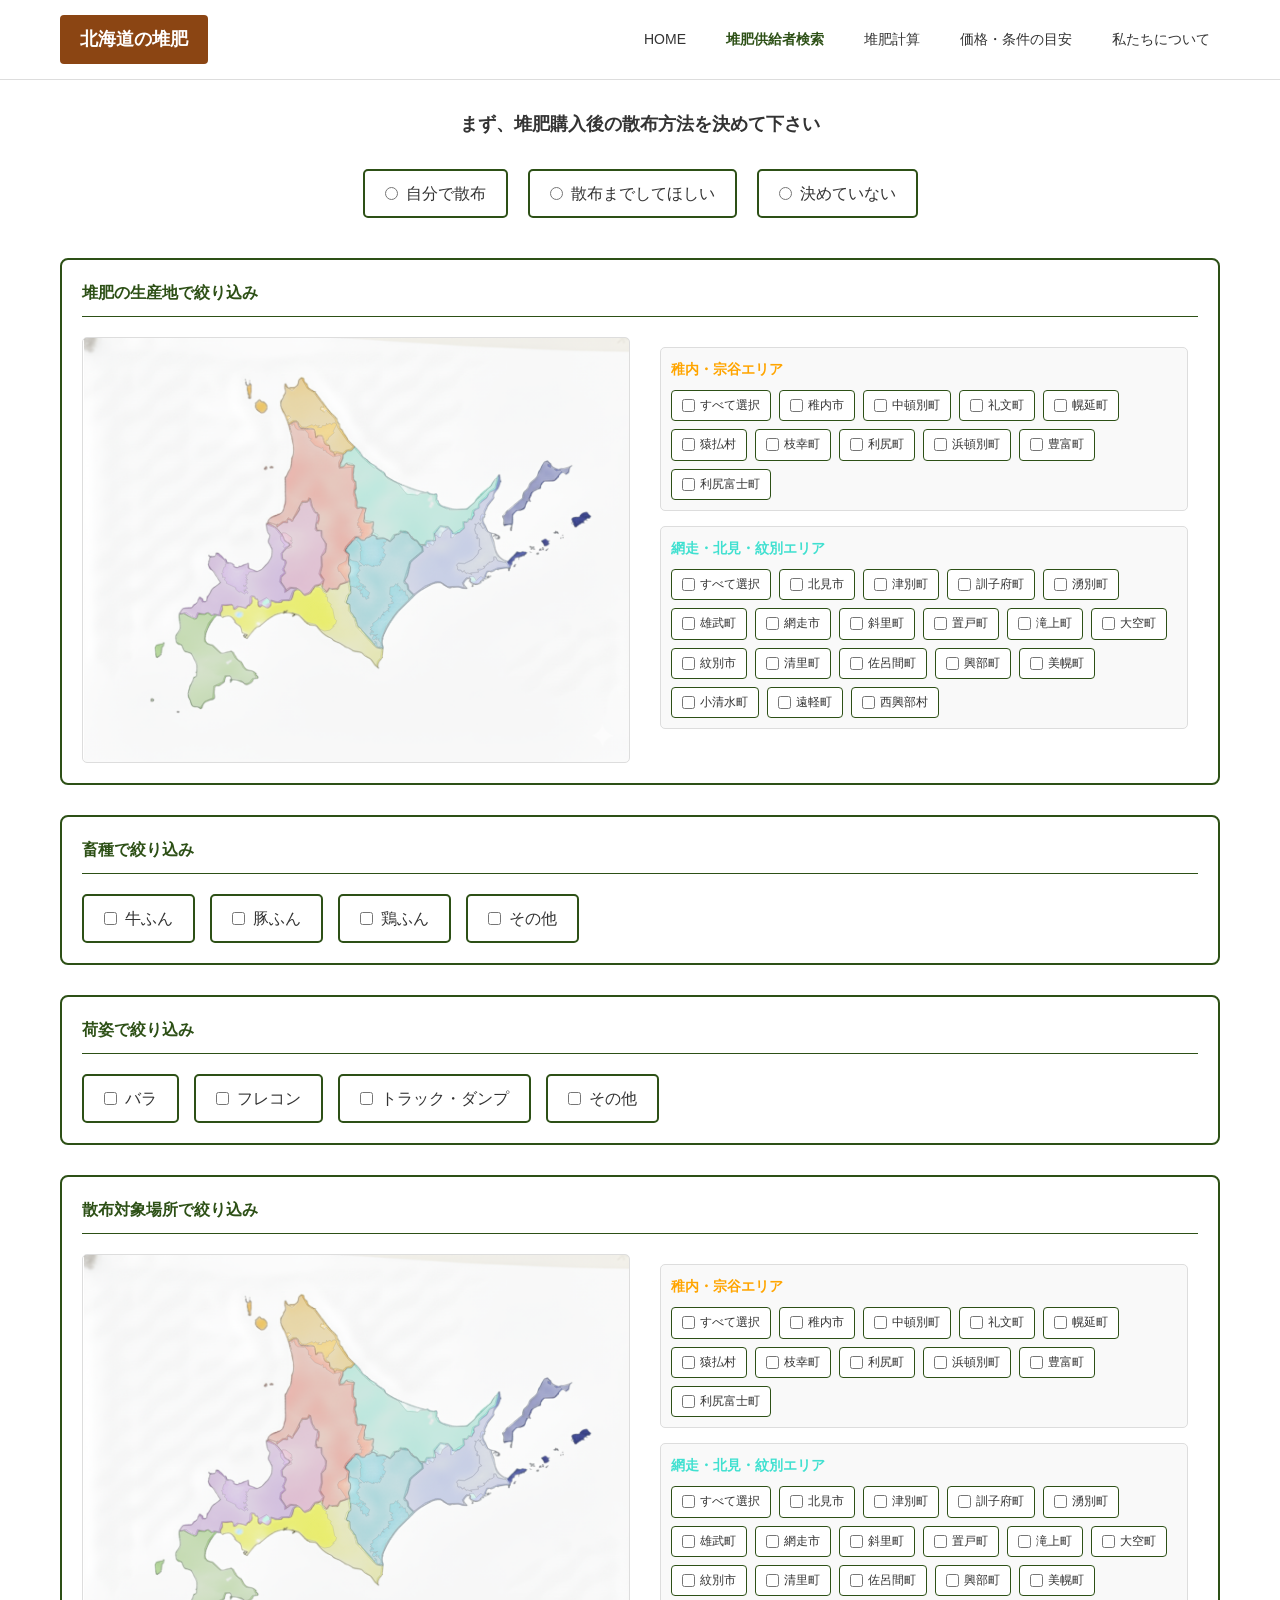
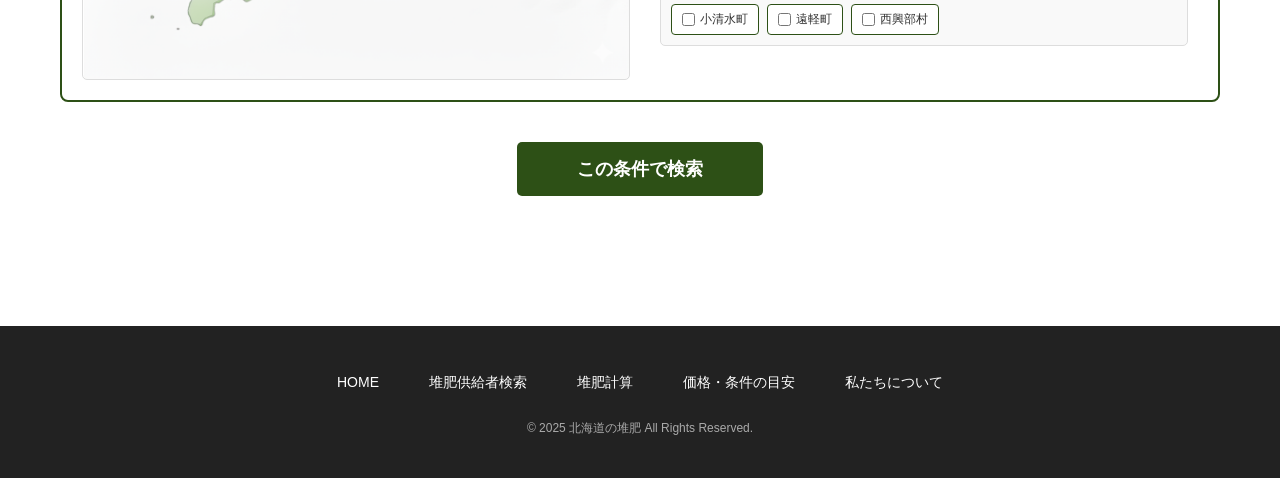
==== commit 3bd80392: "堆肥計算のヘッダーとsvg" ====
--- a/index.html
+++ b/index.html
@@ -13,7 +13,7 @@
             <nav>
                 <a href="#">HOME</a>
                 <a href="#" class="active">堆肥供給者検索</a>
-                <a href="https://sehiguide.jp/" target="_blank">堆肥計算（別サイトへ）</a>
+                <a href="https://sehiguide.jp/" target="_blank">堆肥計算</a>
                 <a href="guidance.html">価格・条件の目安</a>
                 <a href="about.html">私たちについて</a>
             </nav>
@@ -148,7 +148,7 @@
                 <a href="#">HOME</a>
                 <a href="#">堆肥供給者検索</a>
                 <a href="https://sehiguide.jp/" target="_blank">堆肥計算</a>
-                <a href="#">価格・条件の目安</a>
+                <a href="guidance.html">価格・条件の目安</a>
                 <a href="about.html">私たちについて</a>
             </nav>
             <p class="copyright">&copy; 2025 北海道の堆肥 All Rights Reserved.</p>
--- a/styles.css
+++ b/styles.css
@@ -164,7 +164,7 @@
     min-height: 320px;
     border: 1px solid #ddd;
     border-radius: 5px;
-    background-color: #fefefe;
+    background-color: #ffffff !important;
     background-image: #ffffff;
     background-size: contain;
     background-repeat: no-repeat;
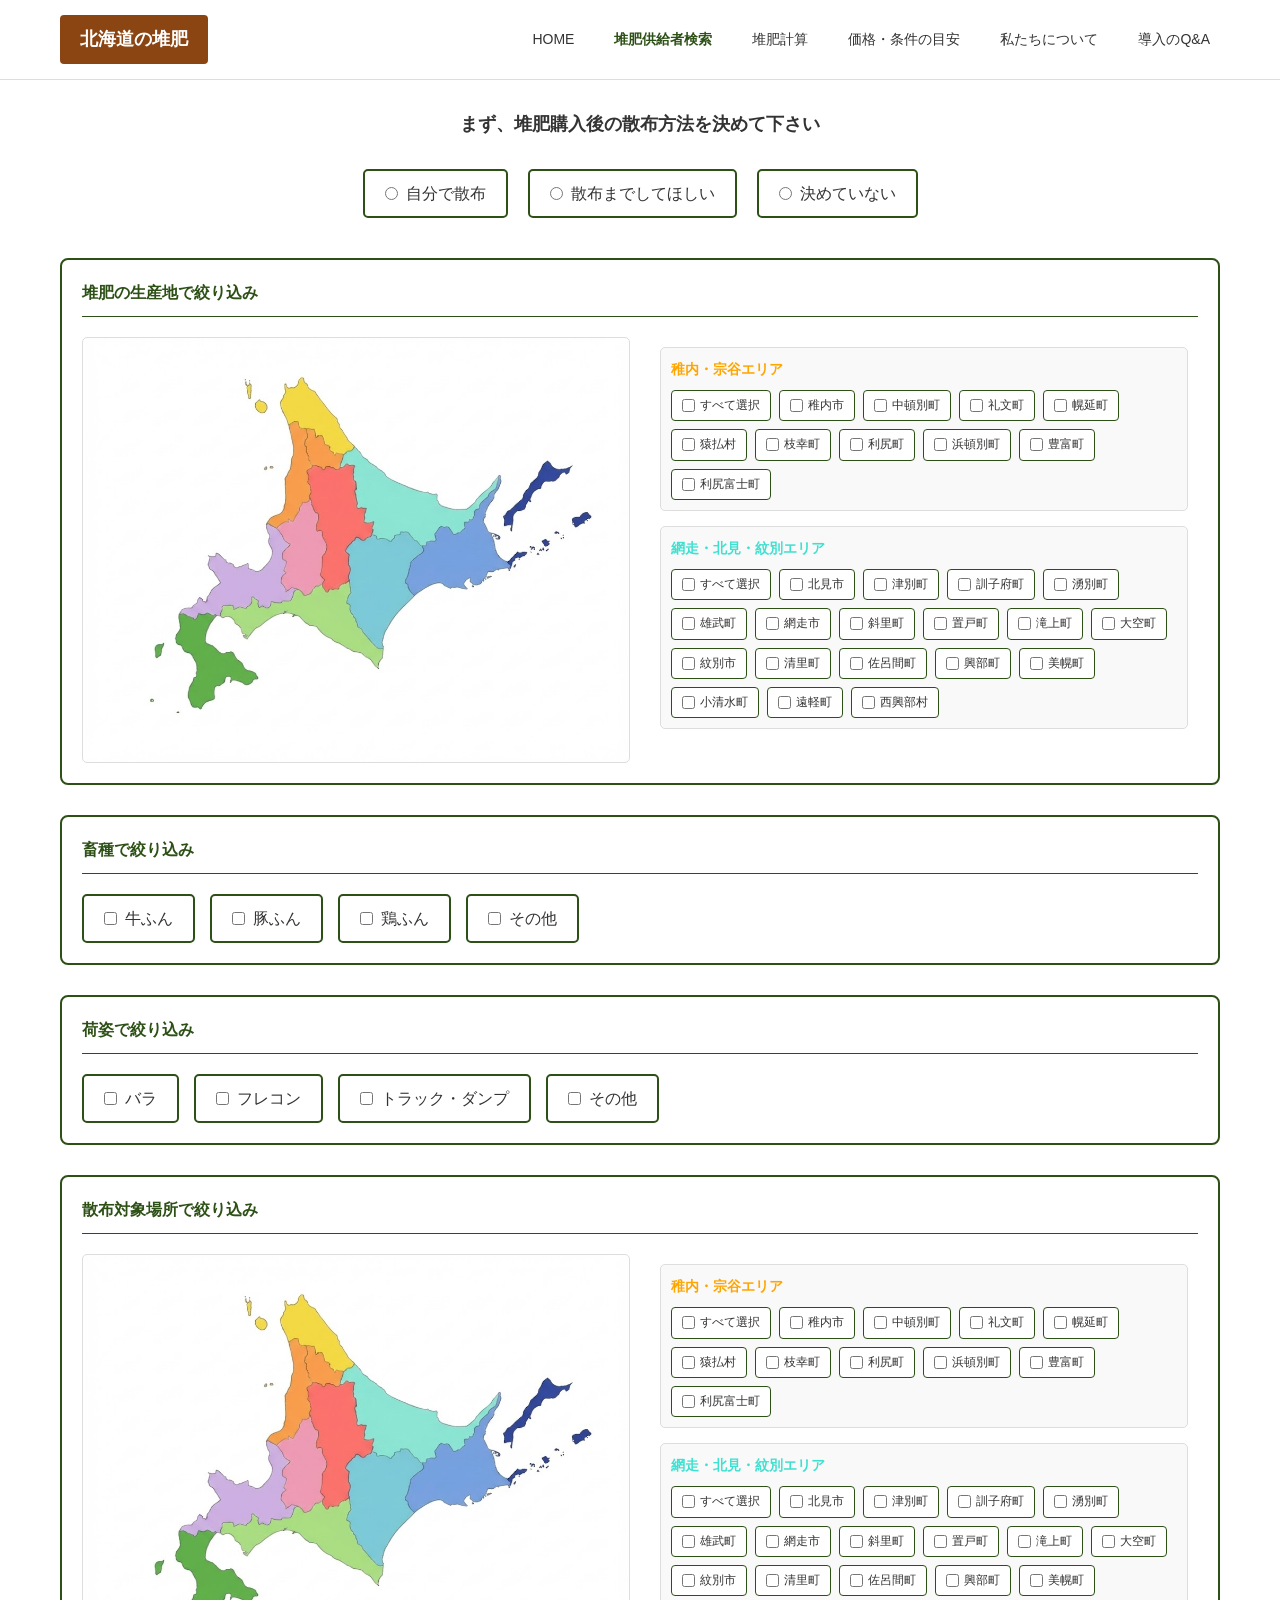
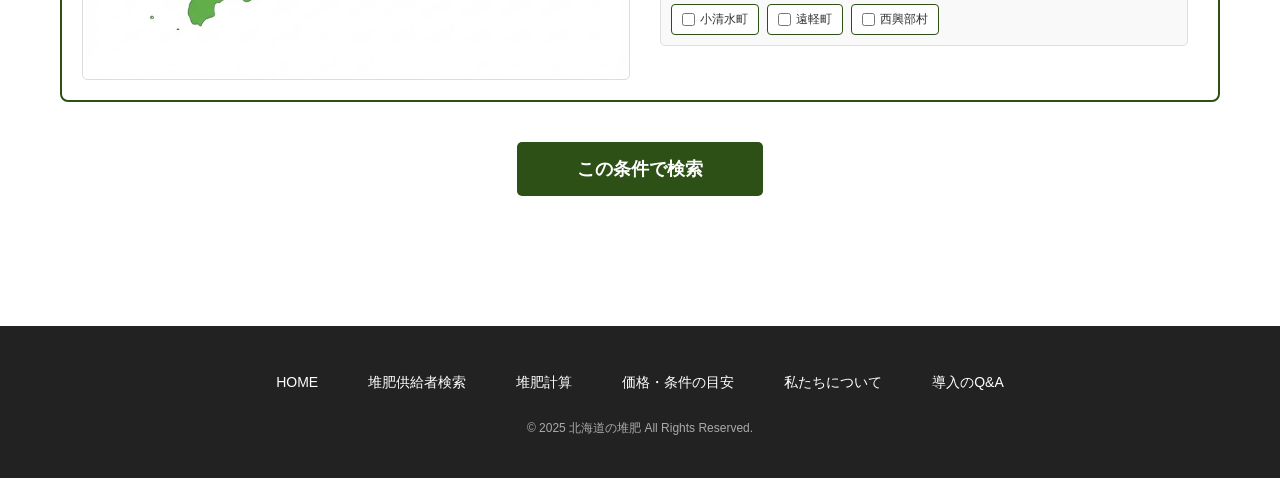
==== commit 67d9d7e7: "faqへの導線を追加" ====
--- a/index.html
+++ b/index.html
@@ -16,6 +16,7 @@
                 <a href="https://sehiguide.jp/" target="_blank">堆肥計算</a>
                 <a href="guidance.html">価格・条件の目安</a>
                 <a href="about.html">私たちについて</a>
+                <a href="faq.html">導入のQ&A</a>
             </nav>
         </div>
     </header>
@@ -150,6 +151,7 @@
                 <a href="https://sehiguide.jp/" target="_blank">堆肥計算</a>
                 <a href="guidance.html">価格・条件の目安</a>
                 <a href="about.html">私たちについて</a>
+                <a href="faq.html">導入のQ&A</a>
             </nav>
             <p class="copyright">&copy; 2025 北海道の堆肥 All Rights Reserved.</p>
         </div>
--- a/styles.css
+++ b/styles.css
@@ -462,22 +462,24 @@
 
 /* 地図内のエリアスタイル */
 .map-area {
-    fill: #e0e0e0;
-    stroke: #999;
-    stroke-width: 1;
+    fill:transparent;
+    stroke:none;
+    stroke-width: 0;
     cursor: pointer;
     transition: all 0.2s;
+    opacity: 1.0 !important;
 }
 
 .map-area:hover {
-    fill: #c0c0c0;
-    stroke-width: 2;
+    fill:rgba(0, 0, 0, 0.1);;
+    stroke: #2d5016;
+    stroke-width: 3;
 }
 
 .map-area.selected {
-    fill: #2d5016;
     stroke: #1f3610;
-    stroke-width: 2;
+    stroke-width: 3;
+    opacity: 0.7 !important;
 }
 
 .map-area.highlighted {
